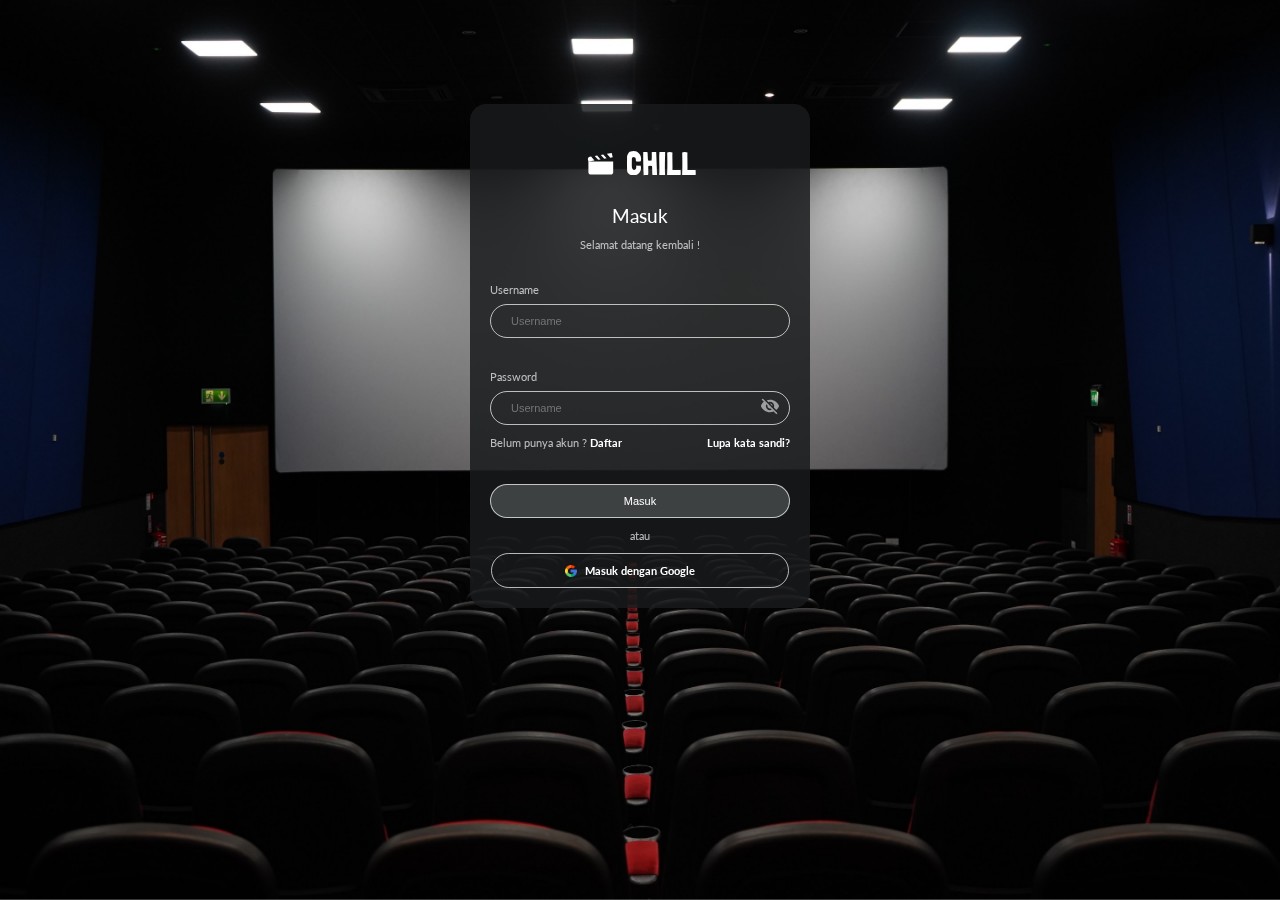
==== index.html @ 6173712f "feat : add login page" ====
<!DOCTYPE html>
<html lang="en">

<head>
    <meta charset="UTF-8">
    <meta name="viewport" content="width=device-width, initial-scale=1.0">
    <title>Chill Film</title>

    <link rel="stylesheet" href="css/style.css">

    <!-- font -->
    <link rel="preconnect" href="https://fonts.googleapis.com">
    <link rel="preconnect" href="https://fonts.gstatic.com" crossorigin>
    <link href="https://fonts.googleapis.com/css2?family=Londrina+Solid:wght@100;300;400;900&display=swap"
        rel="stylesheet">
    <link
        href="https://fonts.googleapis.com/css2?family=Lato:ital,wght@0,100;0,300;0,400;0,700;0,900;1,100;1,300;1,400;1,700;1,900&family=Londrina+Solid:wght@100;300;400;900&display=swap"
        rel="stylesheet">
</head>

<body>
    <div>
        <img class="background-image" src="assets/login/bg.jfif" alt="">
        <div class="container center-box">
            <form action="" method="post">

                <div class="box-logo-header">
                    <svg width="33" height="22" viewBox="0 0 43 37" fill="none" xmlns="http://www.w3.org/2000/svg">
                        <path
                            d="M40.4167 -0.00341797L32.2292 1.42658L37.9375 7.91658L42.0417 7.18325L40.4167 -0.00341797ZM26.1042 2.48992L22 3.20492L27.7292 9.67658L31.8125 8.96158L26.1042 2.48992ZM15.8958 4.24992L11.7917 5.00158L17.5208 11.4732L21.6042 10.7582L15.8958 4.24992ZM5.66665 6.08325L3.62498 6.43158C2.54245 6.62192 1.58999 7.18252 0.976735 7.99029C0.363483 8.79807 0.139566 9.78699 0.35415 10.7399L1.16665 14.3332L11.375 12.5549L5.66665 6.08325ZM1.16665 14.3332V32.6666C1.16665 34.7016 3.04165 36.3333 5.33332 36.3333H38.6667C40.9792 36.3333 42.8333 34.7016 42.8333 32.6666V14.3332H1.16665Z"
                            fill="white" />
                    </svg>
                    <h1>CHILL</h1>
                </div>

                <div class="box-title">
                    <h3>Masuk</h3>
                    <p>Selamat datang kembali !</p>
                </div>

                <div class="form-group">
                    <label for="username">Username</label>
                    <input id="username" class="form-control" type="text" placeholder="Username" required>
                </div>

                <div class="form-group">
                    <label for="password">Password</label>
                    <input id="password" class="form-control" type="password" placeholder="Username" required>

                    <i class="icon">
                        <svg width="20" height="16" viewBox="0 0 20 16" fill="none" xmlns="http://www.w3.org/2000/svg">
                            <path
                                d="M9.8585 5L12.5002 7.63333C12.5002 7.59167 12.5002 7.54167 12.5002 7.5C12.5002 6.83696 12.2368 6.20107 11.7679 5.73223C11.2991 5.26339 10.6632 5 10.0002 5C9.95016 5 9.9085 5 9.8585 5ZM6.27516 5.66667L7.56683 6.95833C7.52516 7.13333 7.50016 7.30833 7.50016 7.5C7.50016 8.16304 7.76356 8.79893 8.2324 9.26777C8.70124 9.73661 9.33712 10 10.0002 10C10.1835 10 10.3668 9.975 10.5418 9.93333L11.8335 11.225C11.2752 11.5 10.6585 11.6667 10.0002 11.6667C8.89509 11.6667 7.83529 11.2277 7.05388 10.4463C6.27248 9.66488 5.8335 8.60507 5.8335 7.5C5.8335 6.84167 6.00016 6.225 6.27516 5.66667ZM1.66683 1.05833L3.56683 2.95833L3.94183 3.33333C2.56683 4.41667 1.4835 5.83333 0.833496 7.5C2.27516 11.1583 5.8335 13.75 10.0002 13.75C11.2918 13.75 12.5252 13.5 13.6502 13.05L14.0085 13.4L16.4418 15.8333L17.5002 14.775L2.72516 0M10.0002 3.33333C11.1052 3.33333 12.165 3.77232 12.9464 4.55372C13.7278 5.33512 14.1668 6.39493 14.1668 7.5C14.1668 8.03333 14.0585 8.55 13.8668 9.01667L16.3085 11.4583C17.5585 10.4167 18.5585 9.05 19.1668 7.5C17.7252 3.84167 14.1668 1.25 10.0002 1.25C8.8335 1.25 7.71683 1.45833 6.66683 1.83333L8.47516 3.625C8.95016 3.44167 9.4585 3.33333 10.0002 3.33333Z"
                                fill="#9D9EA1" />
                        </svg>
                    </i>
                </div>

                <div class="box-account">
                    <p>Belum punya akun ? <a href="">Daftar</a></p>
                    <a href="">Lupa kata sandi?</a>
                </div>

                <div class="box-footer">
                    <button class="btn btn-primary" type="submit" href="">Masuk</button>
                    <p>atau</p>
                    <a class="btn btn-secondary" type="submit" href="">Masuk dengan Google</a>
                    <img src="assets/login/google-icon.png" alt="">
                </div>
            </form>
        </div>
    </div>

</body>

</html>
---- css/style.css ----
:root{
    --default: #D9D9D9;
    --primary: #0F1E93;
    --secondary: #3D4142;
    --focus: #0367DB;
    --dark: #0E2E50;
    --background: #181A1CD6;
}

html, 
body{
    font-family: "Lato", sans-serif;
    font-style: normal;
    overflow-x: hidden!important;
    font-style: normal;
    min-height: 100%;
    margin: 0 auto;
    display: grid;
    color: #FFFFFF;
}

h1{
    font-family: 'Londrina Solid', sans-serif;
    font-weight: 400;
    font-style: normal;

}

h3{
    font-family: "Lato", sans-serif;
    font-style: normal;
    font-weight: 400;
    margin: 0;
}

p{
    font-family: "Lato", sans-serif;
    font-style: normal;
    font-size: 11px;
    color: #ffffffb2;
}

/* -------------------------------------------------------Login------------------------------------------------------- */
.background-image {
    position: fixed; 
    top: 0;
    left: 0;
    width: 100%;
    height: 100%;
    background-size: cover; 
    background-position: center; 
    background-repeat: no-repeat; 
    z-index: -1;
}

.container{
    margin: 20px;
    padding: 10px;
}

.center-box {
    width: 300px;
    max-height: auto;
    background-color: var(--background);
    border: none;
    border-radius: 16px;
    margin-top: 6.5rem;
    padding: 20px;
}

.box-logo-header{
    display: flex;
    flex-direction: row;
    justify-content: center;
    align-items: center;
    text-align: center;
    gap: 1vh;
}

.box-title{
    text-align: center;
}

.form-group {
    position: relative;
    text-align: left;
    margin-top: 2rem;
}

.form-group label {
    display: block;
    margin-bottom: 8px;
    color: #ffffffb2;
    font-size: 11px;
}

.form-group .icon {
    position: absolute; 
    right: 10px; 
    top: 70%; 
    transform: translateY(-50%); 
}

.form-control {
    width: 100%;
    font-size: 11px;
    border: 1px solid #ffffffb2; 
    border-radius: 24px; 
    box-sizing: border-box;
    color: #ffffffb2;
    background-color: transparent;
    padding: 10px 10px 10px 20px; 
}

.form-group input:focus {
    border-color: var(--focus); 
    outline: none;
}

.box-account {
    display: flex;
    flex-direction: row;
    justify-content: space-between;
    align-items: center;
    font-size: 11px;
}

a,
a:hover,
a:active,
a:focus {
  outline: none;
  text-decoration: none;
  color: #FFFFFF;
  font-weight: bold;
}

.box-footer{
    margin-top: 1.5rem;
    display: flex;
    position: relative;
    flex-direction: column;
    justify-content: center;
    align-items: center;
    text-align: center;
    font-size: 11px;

}

.box-footer img{
    width: 12px;
    height: 12px;
    position: absolute; 
    left: 25%; 
    top: 72%; 
    transform: translateY(50%); 
}

button{
    width: 100%;
}

.btn{
    width: 100%;
    font-size: 11px;
    border: 1px solid #ffffffb2; 
    border-radius: 24px; 
    padding: 10px; 
    cursor: pointer;
}

a.btn{
    padding: 10px; 
    width: 92%;
}

.btn-primary{
    background-color: #3D4142;
    color: #FFFFFF;
}

.btn-secondary{
     background-color: transparent;
     color: #FFFFFF;
}

@media only screen and (max-width: 768px){

.background-image {
        background-position: top;
    }

    .container {
        margin: 10px;
        padding: 5px;
    }


    .center-box {
        width:75%; 
        margin-top: 2rem; 
        padding: 35px; 
    }

    .form-group {
        margin-top: 1rem;
    }

    .form-control {
        font-size: 8px; 
        padding: 8px; 
    }

    .box-account, .box-footer {
        font-size: 12px; 
    }

    .btn, a.btn {
        font-size: 8px; 
        padding: 8px;  
    }

    .box-footer img {
        left: 23%; 
        top: 73%;
        width: 10px;
        height: 10px;
    }
    
    .icon {
        width: 8px;
        height: 8px;
        transform: translateY(70%); 
        position: absolute; 
        left: 88%; 
    }
}
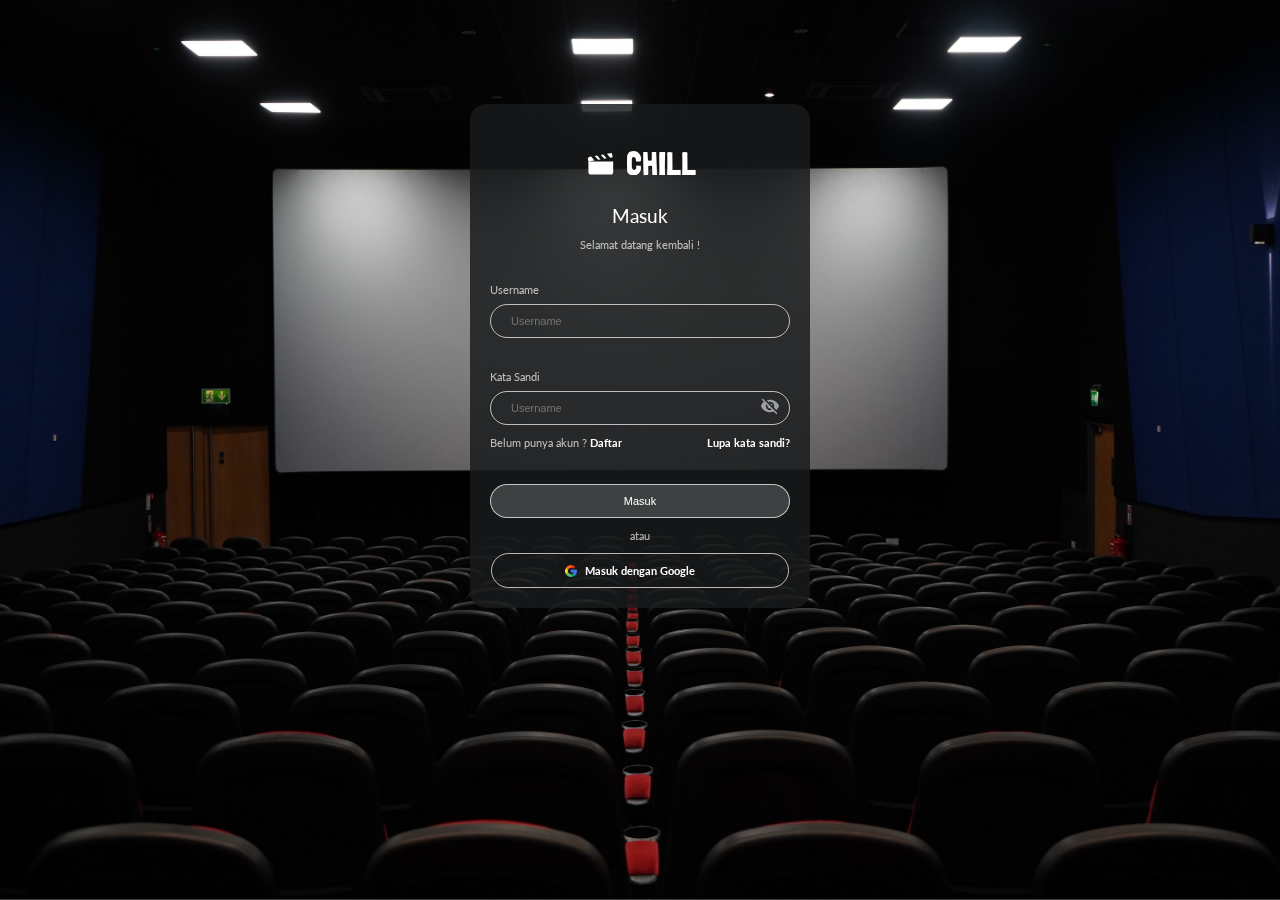
==== commit 3503c05f: "feat: update kata sandi label" ====
--- a/index.html
+++ b/index.html
@@ -44,7 +44,7 @@
                 </div>
 
                 <div class="form-group">
-                    <label for="password">Password</label>
+                    <label for="password">Kata Sandi</label>
                     <input id="password" class="form-control" type="password" placeholder="Username" required>
 
                     <i class="icon">
@@ -57,7 +57,7 @@
                 </div>
 
                 <div class="box-account">
-                    <p>Belum punya akun ? <a href="">Daftar</a></p>
+                    <p>Belum punya akun ? <a href="register.html">Daftar</a></p>
                     <a href="">Lupa kata sandi?</a>
                 </div>
 
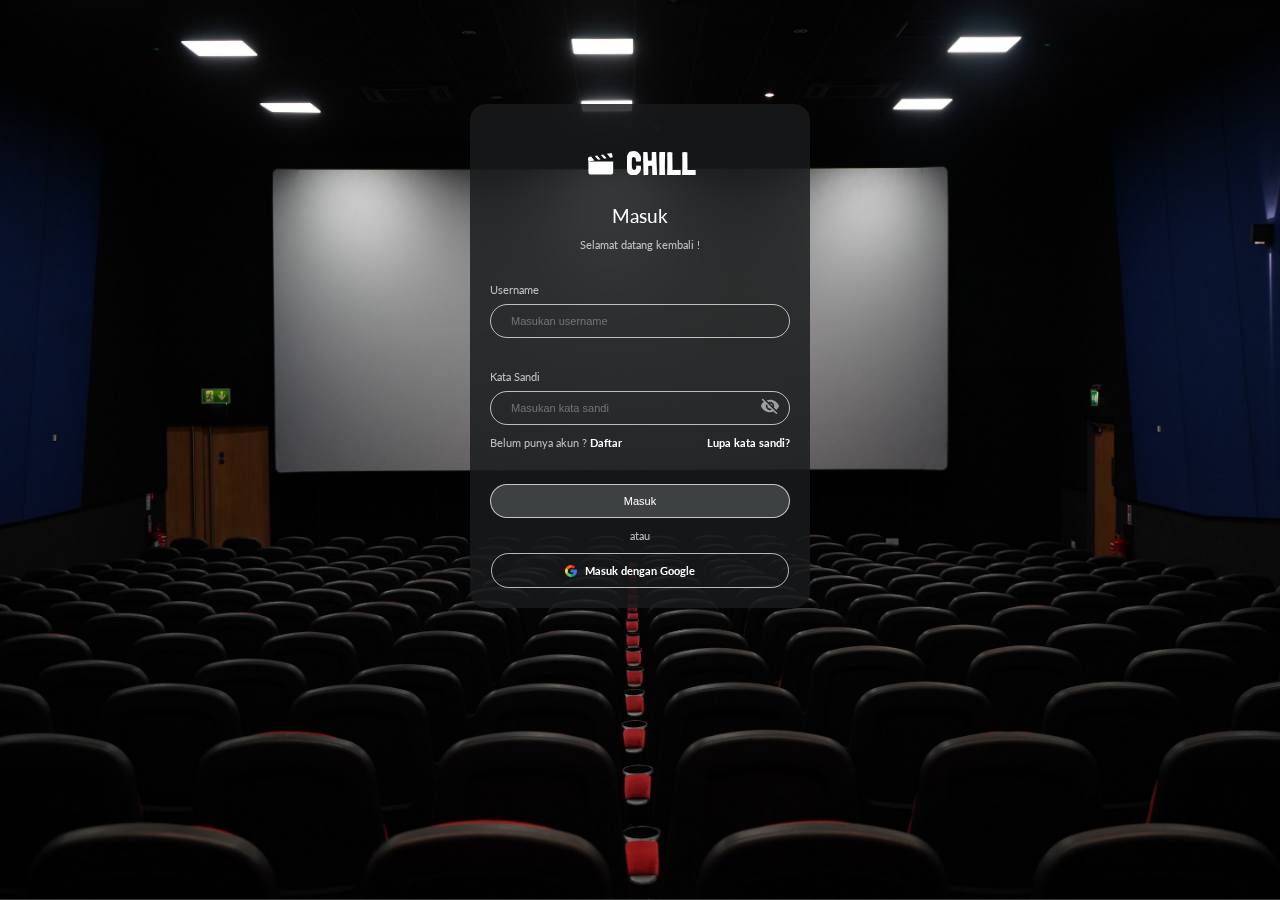
==== commit 2450a984: "feat: update username and password placeholder input" ====
--- a/index.html
+++ b/index.html
@@ -40,12 +40,12 @@
 
                 <div class="form-group">
                     <label for="username">Username</label>
-                    <input id="username" class="form-control" type="text" placeholder="Username" required>
+                    <input id="username" class="form-control" type="text" placeholder="Masukan username" required>
                 </div>
 
                 <div class="form-group">
                     <label for="password">Kata Sandi</label>
-                    <input id="password" class="form-control" type="password" placeholder="Username" required>
+                    <input id="password" class="form-control" type="password" placeholder="Masukan kata sandi" required>
 
                     <i class="icon">
                         <svg width="20" height="16" viewBox="0 0 20 16" fill="none" xmlns="http://www.w3.org/2000/svg">
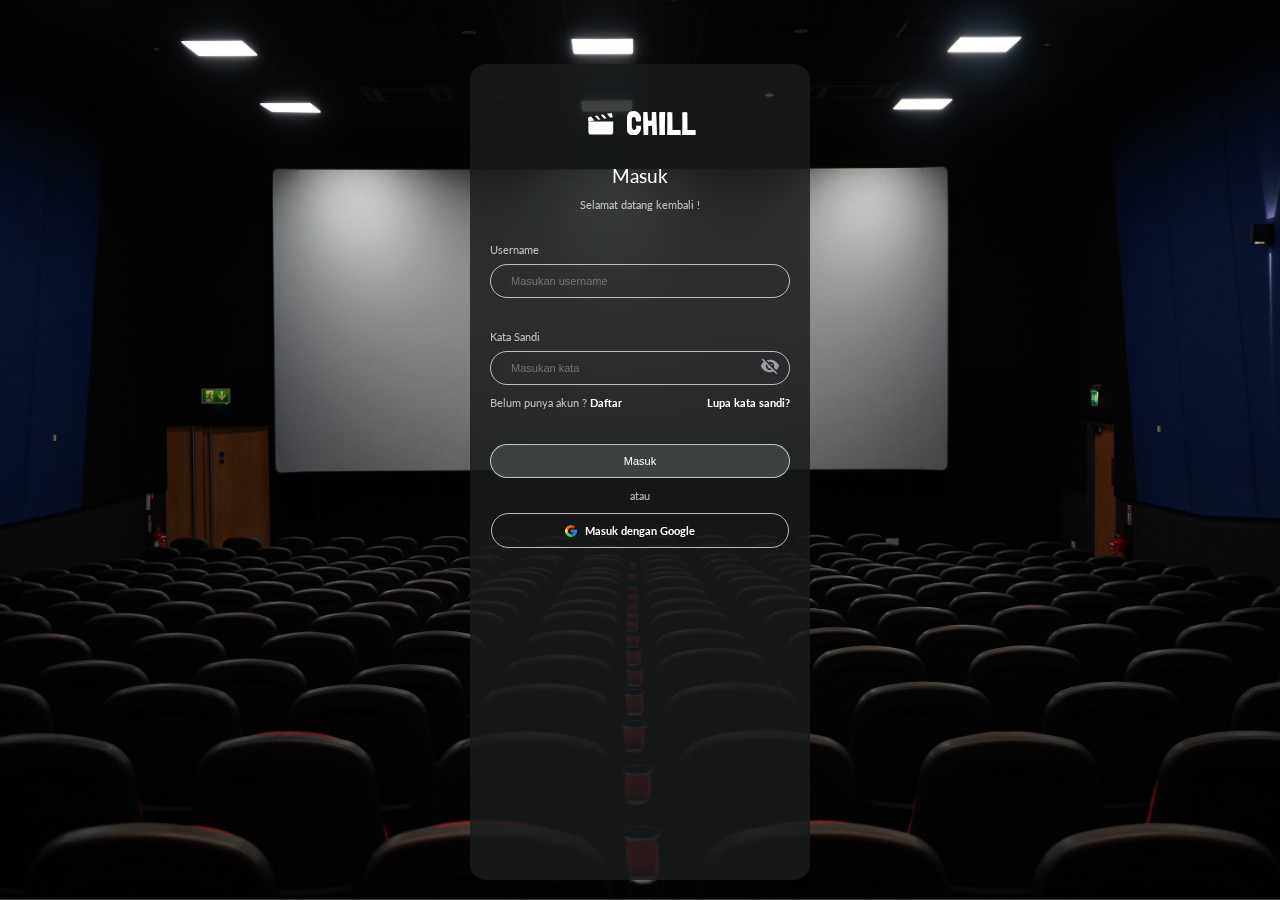
==== commit 27ad77e2: "feat: update class body" ====
--- a/index.html
+++ b/index.html
@@ -18,57 +18,56 @@
         rel="stylesheet">
 </head>
 
-<body>
-    <div>
-        <img class="background-image" src="assets/login/bg.jfif" alt="">
-        <div class="container center-box">
-            <form action="" method="post">
+<body class="body-grid">
 
-                <div class="box-logo-header">
-                    <svg width="33" height="22" viewBox="0 0 43 37" fill="none" xmlns="http://www.w3.org/2000/svg">
+    <img class="background-image" src="assets/login/bg.jfif" alt="">
+    <div class="container center-box">
+        <form action="" method="post">
+
+            <div class="box-logo-header">
+                <svg width="33" height="22" viewBox="0 0 43 37" fill="none" xmlns="http://www.w3.org/2000/svg">
+                    <path
+                        d="M40.4167 -0.00341797L32.2292 1.42658L37.9375 7.91658L42.0417 7.18325L40.4167 -0.00341797ZM26.1042 2.48992L22 3.20492L27.7292 9.67658L31.8125 8.96158L26.1042 2.48992ZM15.8958 4.24992L11.7917 5.00158L17.5208 11.4732L21.6042 10.7582L15.8958 4.24992ZM5.66665 6.08325L3.62498 6.43158C2.54245 6.62192 1.58999 7.18252 0.976735 7.99029C0.363483 8.79807 0.139566 9.78699 0.35415 10.7399L1.16665 14.3332L11.375 12.5549L5.66665 6.08325ZM1.16665 14.3332V32.6666C1.16665 34.7016 3.04165 36.3333 5.33332 36.3333H38.6667C40.9792 36.3333 42.8333 34.7016 42.8333 32.6666V14.3332H1.16665Z"
+                        fill="white" />
+                </svg>
+                <h1>CHILL</h1>
+            </div>
+
+            <div class="box-title">
+                <h3>Masuk</h3>
+                <p>Selamat datang kembali !</p>
+            </div>
+
+            <div class="form-group">
+                <label for="username">Username</label>
+                <input id="username" class="form-control" type="text" placeholder="Masukan username" required>
+            </div>
+
+            <div class="form-group">
+                <label for="password">Kata Sandi</label>
+                <input id="password" class="form-control" type="password" placeholder="Masukan kata" required>
+
+                <i class="icon">
+                    <svg width="20" height="16" viewBox="0 0 20 16" fill="none" xmlns="http://www.w3.org/2000/svg">
                         <path
-                            d="M40.4167 -0.00341797L32.2292 1.42658L37.9375 7.91658L42.0417 7.18325L40.4167 -0.00341797ZM26.1042 2.48992L22 3.20492L27.7292 9.67658L31.8125 8.96158L26.1042 2.48992ZM15.8958 4.24992L11.7917 5.00158L17.5208 11.4732L21.6042 10.7582L15.8958 4.24992ZM5.66665 6.08325L3.62498 6.43158C2.54245 6.62192 1.58999 7.18252 0.976735 7.99029C0.363483 8.79807 0.139566 9.78699 0.35415 10.7399L1.16665 14.3332L11.375 12.5549L5.66665 6.08325ZM1.16665 14.3332V32.6666C1.16665 34.7016 3.04165 36.3333 5.33332 36.3333H38.6667C40.9792 36.3333 42.8333 34.7016 42.8333 32.6666V14.3332H1.16665Z"
-                            fill="white" />
+                            d="M9.8585 5L12.5002 7.63333C12.5002 7.59167 12.5002 7.54167 12.5002 7.5C12.5002 6.83696 12.2368 6.20107 11.7679 5.73223C11.2991 5.26339 10.6632 5 10.0002 5C9.95016 5 9.9085 5 9.8585 5ZM6.27516 5.66667L7.56683 6.95833C7.52516 7.13333 7.50016 7.30833 7.50016 7.5C7.50016 8.16304 7.76356 8.79893 8.2324 9.26777C8.70124 9.73661 9.33712 10 10.0002 10C10.1835 10 10.3668 9.975 10.5418 9.93333L11.8335 11.225C11.2752 11.5 10.6585 11.6667 10.0002 11.6667C8.89509 11.6667 7.83529 11.2277 7.05388 10.4463C6.27248 9.66488 5.8335 8.60507 5.8335 7.5C5.8335 6.84167 6.00016 6.225 6.27516 5.66667ZM1.66683 1.05833L3.56683 2.95833L3.94183 3.33333C2.56683 4.41667 1.4835 5.83333 0.833496 7.5C2.27516 11.1583 5.8335 13.75 10.0002 13.75C11.2918 13.75 12.5252 13.5 13.6502 13.05L14.0085 13.4L16.4418 15.8333L17.5002 14.775L2.72516 0M10.0002 3.33333C11.1052 3.33333 12.165 3.77232 12.9464 4.55372C13.7278 5.33512 14.1668 6.39493 14.1668 7.5C14.1668 8.03333 14.0585 8.55 13.8668 9.01667L16.3085 11.4583C17.5585 10.4167 18.5585 9.05 19.1668 7.5C17.7252 3.84167 14.1668 1.25 10.0002 1.25C8.8335 1.25 7.71683 1.45833 6.66683 1.83333L8.47516 3.625C8.95016 3.44167 9.4585 3.33333 10.0002 3.33333Z"
+                            fill="#9D9EA1" />
                     </svg>
-                    <h1>CHILL</h1>
-                </div>
+                </i>
+            </div>
 
-                <div class="box-title">
-                    <h3>Masuk</h3>
-                    <p>Selamat datang kembali !</p>
-                </div>
+            <div class="box-account">
+                <p>Belum punya akun ? <a href="register.html">Daftar</a></p>
+                <a href="">Lupa kata sandi?</a>
+            </div>
 
-                <div class="form-group">
-                    <label for="username">Username</label>
-                    <input id="username" class="form-control" type="text" placeholder="Masukan username" required>
-                </div>
-
-                <div class="form-group">
-                    <label for="password">Kata Sandi</label>
-                    <input id="password" class="form-control" type="password" placeholder="Masukan kata sandi" required>
-
-                    <i class="icon">
-                        <svg width="20" height="16" viewBox="0 0 20 16" fill="none" xmlns="http://www.w3.org/2000/svg">
-                            <path
-                                d="M9.8585 5L12.5002 7.63333C12.5002 7.59167 12.5002 7.54167 12.5002 7.5C12.5002 6.83696 12.2368 6.20107 11.7679 5.73223C11.2991 5.26339 10.6632 5 10.0002 5C9.95016 5 9.9085 5 9.8585 5ZM6.27516 5.66667L7.56683 6.95833C7.52516 7.13333 7.50016 7.30833 7.50016 7.5C7.50016 8.16304 7.76356 8.79893 8.2324 9.26777C8.70124 9.73661 9.33712 10 10.0002 10C10.1835 10 10.3668 9.975 10.5418 9.93333L11.8335 11.225C11.2752 11.5 10.6585 11.6667 10.0002 11.6667C8.89509 11.6667 7.83529 11.2277 7.05388 10.4463C6.27248 9.66488 5.8335 8.60507 5.8335 7.5C5.8335 6.84167 6.00016 6.225 6.27516 5.66667ZM1.66683 1.05833L3.56683 2.95833L3.94183 3.33333C2.56683 4.41667 1.4835 5.83333 0.833496 7.5C2.27516 11.1583 5.8335 13.75 10.0002 13.75C11.2918 13.75 12.5252 13.5 13.6502 13.05L14.0085 13.4L16.4418 15.8333L17.5002 14.775L2.72516 0M10.0002 3.33333C11.1052 3.33333 12.165 3.77232 12.9464 4.55372C13.7278 5.33512 14.1668 6.39493 14.1668 7.5C14.1668 8.03333 14.0585 8.55 13.8668 9.01667L16.3085 11.4583C17.5585 10.4167 18.5585 9.05 19.1668 7.5C17.7252 3.84167 14.1668 1.25 10.0002 1.25C8.8335 1.25 7.71683 1.45833 6.66683 1.83333L8.47516 3.625C8.95016 3.44167 9.4585 3.33333 10.0002 3.33333Z"
-                                fill="#9D9EA1" />
-                        </svg>
-                    </i>
-                </div>
-
-                <div class="box-account">
-                    <p>Belum punya akun ? <a href="register.html">Daftar</a></p>
-                    <a href="">Lupa kata sandi?</a>
-                </div>
-
-                <div class="box-footer">
-                    <button class="btn btn-primary" type="submit" href="">Masuk</button>
-                    <p>atau</p>
-                    <a class="btn btn-secondary" type="submit" href="">Masuk dengan Google</a>
-                    <img src="assets/login/google-icon.png" alt="">
-                </div>
-            </form>
-        </div>
+            <div class="box-footer">
+                <button class="btn btn-primary" type="submit" href="">Masuk</button>
+                <p>atau</p>
+                <a class="btn btn-secondary" type="submit" href="">Masuk dengan Google</a>
+                <img src="assets/login/google-icon.png" alt="">
+            </div>
+        </form>
     </div>
 
 </body>
--- a/css/style.css
+++ b/css/style.css
@@ -11,7 +11,6 @@
 body{
     font-family: "Lato", sans-serif;
     font-style: normal;
-    overflow-x: hidden!important;
     font-style: normal;
     min-height: 100%;
     margin: 0 auto;
@@ -40,7 +39,7 @@
     color: #ffffffb2;
 }
 
-/* -------------------------------------------------------Login------------------------------------------------------- */
+/* ----------------------------------------------Login & Register------------------------------------------------------- */
 .background-image {
     position: fixed; 
     top: 0;
@@ -64,7 +63,7 @@
     background-color: var(--background);
     border: none;
     border-radius: 16px;
-    margin-top: 6.5rem;
+    margin-top: 4rem;
     padding: 20px;
 }
 
@@ -195,9 +194,7 @@
         padding: 5px;
     }
 
-
     .center-box {
-        width:75%; 
         margin-top: 2rem; 
         padding: 35px; 
     }
@@ -234,4 +231,12 @@
         position: absolute; 
         left: 88%; 
     }
-}
+
+/* ----------------------------------------------Beranda------------------------------------------------------- */
+.bg-beranda{
+
+    background-color: black;
+    min-height: 100%;
+}
+
+}
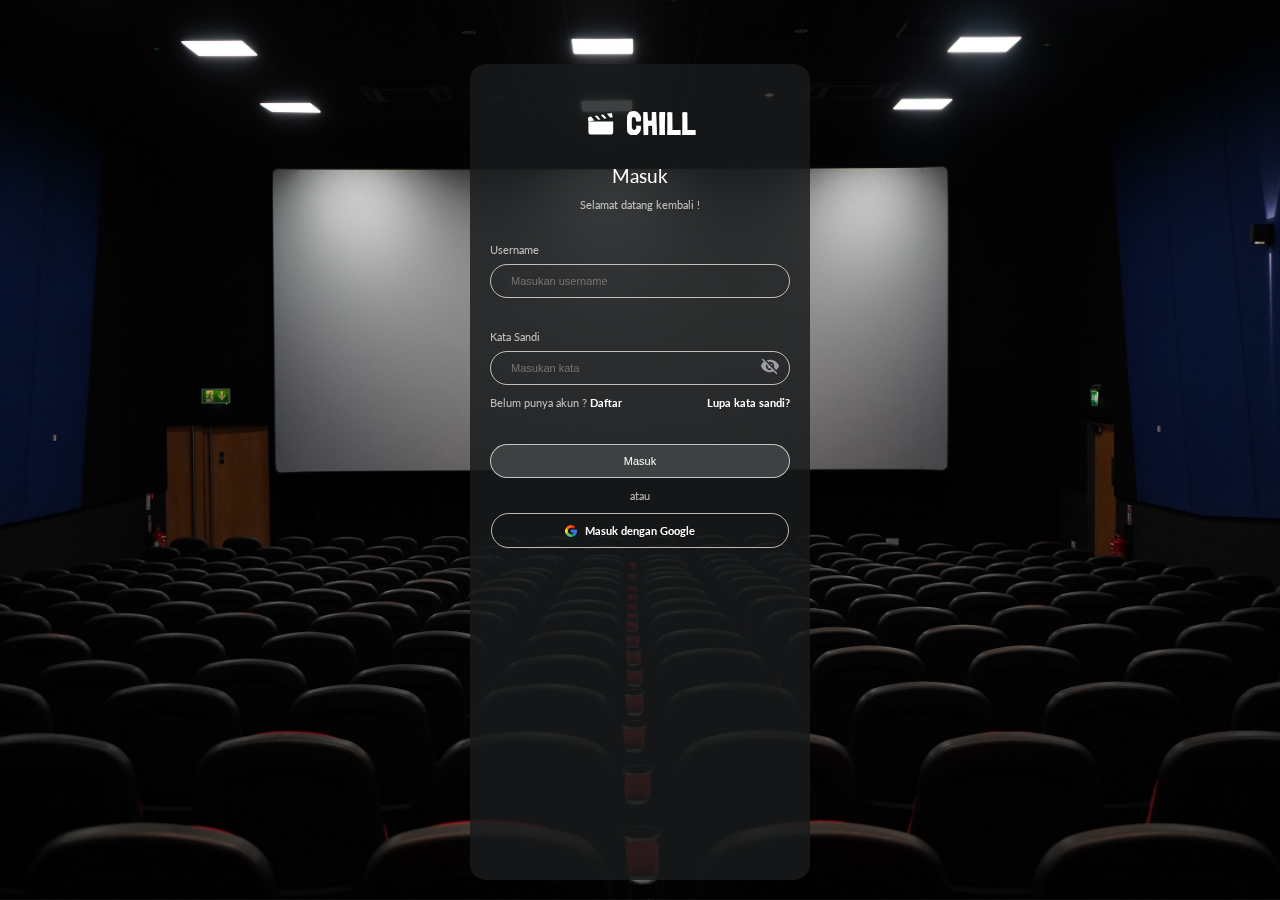
==== commit 98ceaf54: "feat: add link to beranda page" ====
--- a/index.html
+++ b/index.html
@@ -22,7 +22,7 @@
 
     <img class="background-image" src="assets/login/bg.jfif" alt="">
     <div class="container center-box">
-        <form action="" method="post">
+        <form action="beranda.html" method="post">
 
             <div class="box-logo-header">
                 <svg width="33" height="22" viewBox="0 0 43 37" fill="none" xmlns="http://www.w3.org/2000/svg">
--- a/css/style.css
+++ b/css/style.css
@@ -7,14 +7,15 @@
     --background: #181A1CD6;
 }
 
-html, 
-body{
-    font-family: "Lato", sans-serif;
-    font-style: normal;
-    font-style: normal;
+html,
+body.body-grid {
+    font-family: "Lato", sans-serif;
+    font-style: normal;
+    font-style: normal;
+    display: grid;
     min-height: 100%;
+    min-width: auto;
     margin: 0 auto;
-    display: grid;
     color: #FFFFFF;
 }
 
@@ -183,6 +184,19 @@
      color: #FFFFFF;
 }
 
+/* ----------------------------------------------Beranda------------------------------------------------------- */
+html,
+body.no-grid{
+    font-family: "Lato", sans-serif;
+    font-style: normal;
+    font-style: normal;
+    min-height: 100%;
+    min-width: auto;
+    margin: 0 auto;
+    background-color: var(--background);
+}
+
+/* ----------------------------------------------Mobile------------------------------------------------------- */
 @media only screen and (max-width: 768px){
 
 .background-image {
@@ -232,11 +246,6 @@
         left: 88%; 
     }
 
-/* ----------------------------------------------Beranda------------------------------------------------------- */
-.bg-beranda{
-
-    background-color: black;
-    min-height: 100%;
-}
-
-}
+
+
+}
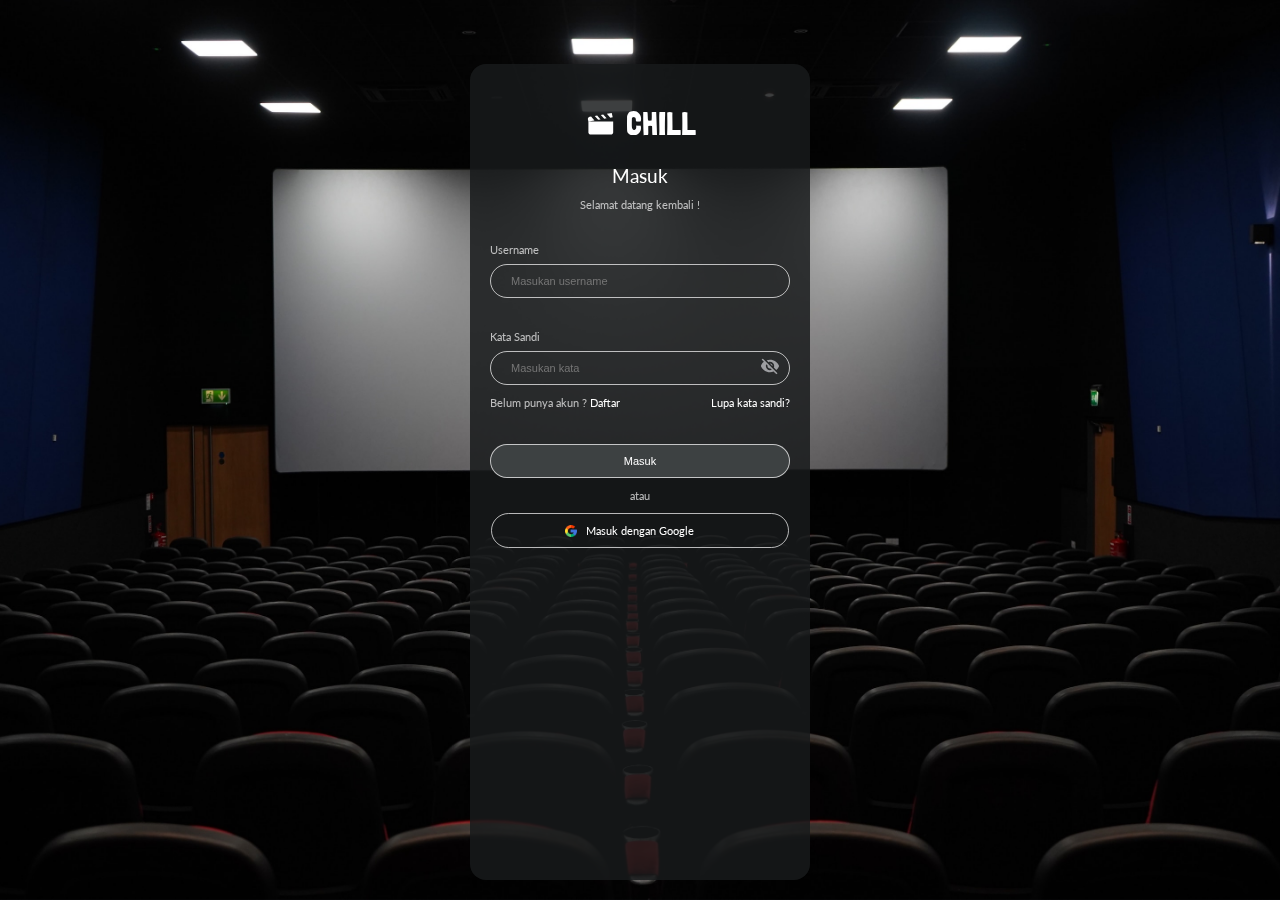
==== commit f882d027: "feat: update content" ====
--- a/index.html
+++ b/index.html
@@ -20,7 +20,7 @@
 
 <body class="body-grid">
 
-    <img class="background-image" src="assets/login/bg.jfif" alt="">
+    <img class="background-image" src="images/login/bg.jfif" alt="">
     <div class="container center-box">
         <form action="beranda.html" method="post">
 
@@ -65,7 +65,7 @@
                 <button class="btn btn-primary" type="submit" href="">Masuk</button>
                 <p>atau</p>
                 <a class="btn btn-secondary" type="submit" href="">Masuk dengan Google</a>
-                <img src="assets/login/google-icon.png" alt="">
+                <img src="images/login/google-icon.png" alt="">
             </div>
         </form>
     </div>
--- a/css/style.css
+++ b/css/style.css
@@ -4,7 +4,7 @@
     --secondary: #3D4142;
     --focus: #0367DB;
     --dark: #0E2E50;
-    --background: #181A1CD6;
+    --background: #181A1C;
 }
 
 html,
@@ -60,8 +60,7 @@
 
 .center-box {
     width: 300px;
-    max-height: auto;
-    background-color: var(--background);
+    background-color: #181A1CD6;
     border: none;
     border-radius: 16px;
     margin-top: 4rem;
@@ -126,13 +125,11 @@
 }
 
 a,
-a:hover,
 a:active,
 a:focus {
   outline: none;
   text-decoration: none;
   color: #FFFFFF;
-  font-weight: bold;
 }
 
 .box-footer{
@@ -144,7 +141,6 @@
     align-items: center;
     text-align: center;
     font-size: 11px;
-
 }
 
 .box-footer img{
@@ -196,9 +192,433 @@
     background-color: var(--background);
 }
 
-/* ----------------------------------------------Mobile------------------------------------------------------- */
+.nav-header{
+    display: flex;
+    flex-direction: row;
+    justify-content: space-between;
+    align-items: center;
+}
+
+.nav-left{
+    display: flex;
+    flex-direction: row;
+    align-items: center;
+    justify-content: center;
+    gap: 3rem;
+}
+
+.nav-left a{
+    font-family: "Lato", sans-serif;
+    font-size: 18px;
+    font-weight: 500;
+}
+
+.nav-left h1{
+    font-family: 'Londrina Solid', sans-serif;
+    font-weight: 400;
+    font-size: 32px;
+    align-items: center;
+}
+
+.nav-left a:hover{
+    color: #0367DB;
+}
+
+.nav-right{
+    display: flex;
+    flex-direction: row;
+    justify-content: center;
+    align-items: center;
+    font-size: 14px;
+    gap: 1rem;
+    margin-right: 3rem;
+}
+
+.logo{
+    display: flex;
+    flex-direction: row;
+    justify-content: center;
+    align-items: center;
+    margin-left: 3.5rem;
+    gap: 0.5rem;
+}
+
+.dropdown {
+    position: relative;
+    display: inline-block;
+}
+
+.dropbtn {
+    border: none;
+    cursor: pointer;
+    display: flex;
+    gap: 1rem;
+}
+
+.dropdown-content {
+    display: none;
+    position: absolute;
+    left: -50%; 
+    bottom: -345%; 
+    background-color: var(--background);
+    min-width: 135px;
+    padding: 0px, 0px, 0px, 0px;
+    z-index: 1;
+}
+
+.drop-content{
+    width: auto;
+    margin-left: -20%;
+}
+
+.dropdown-content a {
+    color: #FFFFFF;
+    padding: 12px 16px;
+    text-decoration: none;
+    display: block;
+    text-align: left;
+}
+
+.dropdown-content a:hover {
+    color: var(--primary);
+}
+
+.icon-svg:hover path {
+    fill: var(--primary);
+}
+
+.dropdown:hover .dropdown-content {
+    display: block;
+}
+
+.section-hero{
+    width: 100%;
+    height: 55vh;
+}
+
+.image-section-hero{
+    position: absolute;
+    left: 0;
+    overflow: hidden;
+    width: 100%;
+    z-index: -1; 
+}
+
+.content-1 {
+    position: absolute;
+    bottom: 30%; 
+    left: 5%;
+    font-weight: 300;
+    color: white; 
+    width: 59%;
+    z-index: 2; 
+    margin-bottom: 3rem;
+}
+
+.content-1 p{
+    margin: 1px;
+    font-size: 18px;
+}
+
+.content-1 h1{
+    font-family: "Lato", sans-serif;
+    font-weight: 700;
+    font-size: 48px;
+}
+
+.content-footer-1{
+    position: absolute;
+    display: flex;
+    justify-content: space-between;
+    bottom: 10rem; 
+    left: 5%;
+    font-weight: 300;
+    color: white; 
+    width: 90%;
+    z-index: 2; 
+}
+
+.content-footer-left{
+    display: flex;
+    flex-direction: row;
+    height: 5vh;
+    font-size: 16px;
+    font-weight: 700;
+}
+
+.btn-footer-start{
+    background-color: var(--primary);
+    display: flex;
+    align-items: center;
+    justify-content: center;
+    width: 93px;
+    font-size: 11px;
+    border: 1px solid #0F1E93; 
+    border-radius: 48px; 
+    padding: 10px, 26px, 10px, 26px; 
+    cursor: pointer;
+    margin-right: 1rem;
+}
+
+.btn-footer-start:hover{
+    background-color: #0367DB;
+}
+
+.btn-footer-more{
+    background-color: #22282A;   
+    border: 1px solid #22282A; 
+    display: flex;
+    align-items: center; 
+    justify-content: center; 
+    padding: 10px 20px;
+    font-size: 11px;
+    width: 100px;
+    color: white;
+    border: none;
+    border-radius: 48px;
+    cursor: pointer;
+    margin-right: 1rem;
+}
+
+.btn-footer-more:hover{
+    background-color: #3A3541AD;
+}
+
+.icon-info{
+    margin-right: 8px;
+}
+
+.section-small-poster{
+    width: 95%;
+    height: 30vh;
+    padding: 2rem;
+    margin-top: 8rem;
+    font-family: "Lato", sans-serif;
+}
+
+.section-medium-poster{
+    padding: 2rem;
+}
+
+.section-small-poster h2{
+    font-size: 32px;
+    font-weight: 700;
+}
+
+.section-title{
+    padding: 2rem;
+}
+
+.section-title h3{
+    font-family: "Lato", sans-serif;
+    font-size: 32px;
+    font-weight: 700;
+}
+
+
+.content-poster{
+    position: relative;
+    display: grid;
+    gap: 1rem;
+    margin: 0;
+    width: 100%;
+}
+
+.box-content{
+    margin-left: 2rem;
+    display: flex;
+    flex-direction: row;
+}
+
+.image-content{
+    z-index: -1;
+    margin-right: 1rem;
+}
+
+.label-new-episode{
+    position: absolute;
+    display: flex;
+    justify-content: center;
+    align-items: center;
+    width: 104px;
+    height: 28px;
+    text-align: center;
+    font-size: 14px;
+    font-weight: 700;
+    font-family: "Lato", sans-serif;
+    background-color: var(--primary);
+    border-radius: 24px;
+    margin-left: 0.5rem;
+    margin-top: 1rem;
+}
+
+.label-top-ten{
+    position: absolute;
+    display: flex;
+    justify-content: center;
+    align-items: center;
+    margin-left: 11rem;
+    width: 31px;
+    height: 48px;
+    text-align: center;
+    font-size: 14px;
+    font-weight: 400;
+    font-family: "Lato", sans-serif;
+    background-color:#B71F1D;
+    border-radius: 0px, 4px, 0px, 4px; 
+}
+
+.icon-left{
+    top: 5px;
+    left: 11px;
+    transform: translateY(100%); 
+    position: absolute; 
+    z-index: 1;
+    margin: 0;
+}
+
+.icon-right{
+    top: 5px;
+    right: 11px;
+    transform: translateY(100%); 
+    position: absolute; 
+    z-index: 1;
+    margin: 0;
+}
+
+.icon-left-medium{
+    top: 30%;
+    left: 11px;
+    transform: translateY(100%); 
+    position: absolute; 
+    z-index: 1;
+    margin: 0;
+}
+
+.icon-right-medium{
+    top: 30%;
+    right: 11px;
+    transform: translateY(100%); 
+    position: absolute; 
+    z-index: 1;
+    margin: 0;
+}
+
+.image-footer{
+    width: 22%;
+    position: absolute; 
+    display: flex;
+    justify-content: space-between;
+    bottom: 0.1rem;
+}
+
+.image-footer p{
+    font-size: 18px;
+    font-weight: 700;
+}
+
+.image-footer-left{
+    display: flex;
+    flex-direction: row; 
+    margin-left: 0.5rem;
+}
+
+.image-footer-right{
+    display: flex;
+    flex-direction: row; 
+    margin-right: 0.5rem;
+}
+
+.icon-footer-right{
+    display: flex;
+    align-items: center;
+    margin-right: 0.5rem;
+}
+
+footer{
+    border-top: 1px solid #E7E3FC3B;
+    margin-top: 6rem;
+}
+
+
+.footer-content{
+    gap: 2rem;
+    padding: 4rem
+}
+
+.box-footer-content{
+    display: grid;
+    grid-template-columns: 2fr 3fr 1fr;
+    box-sizing: border-box;
+    width: 100%;
+    gap: 2rem;
+}
+
+.footer-content h1, img{
+    font-family: 'Londrina Solid', sans-serif;
+    font-weight: 400;
+    font-size: 50px;
+    margin: 0;
+    padding: 0;
+}
+
+.content-left{
+    width: auto;
+}
+
+.content-left p{
+    font-family: "Poppins", sans-serif;
+    font-weight: 400;
+    font-size: 16px;
+}
+
+.content-center{
+    width: auto;
+}
+
+.content-title{
+    width: auto;
+    display: grid;
+    grid-template-columns: repeat(4, 1fr);
+}
+
+.text-title{
+    font-family: "Lato", sans-serif;
+    font-size: 16px;
+    font-weight: 700;
+}
+
+.content-data{
+    width: auto;
+    display: grid;
+    grid-template-columns: repeat(4, 1fr);
+    row-gap: 50px;
+}
+
+.item{
+    text-align: left;
+}
+
+.item p:hover{
+    color: #0367DB;
+}
+
+.content-right{
+    width: auto;
+}
+
+.content-item{
+    display: flex;
+    flex-direction: row;
+    gap: 1rem;
+    margin: 0;
+}
+
+
+/* ------------------------------------------Responsive Mobile------------------------------------------------------- */
 @media only screen and (max-width: 768px){
 
+/* ---------------------------------------------Login & Register--------------------------------------------------------     */
 .background-image {
         background-position: top;
     }
@@ -246,6 +666,178 @@
         left: 88%; 
     }
 
-
-
-}
+/* ------------------------------------------------------------Beranda----------------------------------------------------- */
+
+.nav-header{
+    width: 35%;
+}
+
+.nav-left{
+    gap: 1rem;
+}
+
+.logo{
+    margin-left: 1rem;
+}
+
+.logo img{
+    width: 50%;
+}
+
+.nav-left a{
+    font-family: "Lato", sans-serif;
+    font-size: 10px;
+    font-weight: 500;
+}
+
+.nav-left h1{
+    display: none;
+}
+
+.dropbtn img{
+    width: 50%;
+}
+
+.dropdown-content {
+    display: none;
+    position: absolute;
+    left: -150%;
+    bottom: -640%;
+    background-color: var(--background);
+    min-width: 80px;
+    padding: 0px, 0px, 0px, 0px;
+    z-index: 1;
+}
+
+.drop-content {
+    width: auto;
+    margin-left: -30%;
+}
+
+.drop-content a{
+    font-size: 10px;
+    font-weight: 500;
+}
+
+.drop-content svg{
+    width: 10%;
+}
+
+.section-hero{
+    padding: 0.5rem;
+}
+
+.image-section-hero{
+    overflow: hidden;
+    width: 100%;
+
+}
+
+.content-poster{
+    overflow: hidden;
+}
+
+.content-1{
+    width: 80%;
+    bottom: 70%;
+}
+
+.content-1 h1{
+    font-size: 24px;
+    font-weight: 700;
+}
+
+.content-1 p{
+    font-size: 8px;
+    font-weight: 500;
+}
+
+.content-footer-1 {
+    bottom: 68%;
+    width: 85%;
+}
+
+.content-footer-1 a{
+    font-size: 8px;
+}
+
+.btn-footer-start{
+    width: 60px;
+    height: 20px;
+    margin-right: 0.5rem;
+}
+
+.btn-footer-more{
+    width: 60px;
+    height: 3px;
+}
+
+.btn-footer-more img{
+    width: 8px;
+    height: 8px;
+}
+
+.icon-18{
+    width: 24px;
+    height: 24px;
+}
+
+.icon-volume{
+    width: 24px;
+    height: 24px;
+}
+
+.section-small-poster{
+    margin-top: -14rem;
+    padding: 0;
+    margin-left: -1rem;
+    margin-bottom: 4rem;
+}
+
+.section-medium-poster{
+    padding: 0;
+    margin-left: -1rem;
+}
+
+.image-footer p{
+    font-size: 14px;
+}
+
+.section-title h3{
+    font-size: 20px;
+    font-weight: 700;
+}
+
+.box-content{
+    width: 50%;
+}
+
+.icon-left{
+    display: none;
+}
+
+.icon-right{
+    display: none;
+}
+
+.icon-left-medium{
+    display: none;
+}
+
+.icon-right-medium{
+    display: none;
+}
+
+.item{
+    display: none;
+}
+
+.box-footer-content {
+    display: grid;
+    grid-template-columns: 2fr 3fr 1fr;
+    box-sizing: border-box;
+    width: 100%;
+    gap: 2rem;
+}
+
+}
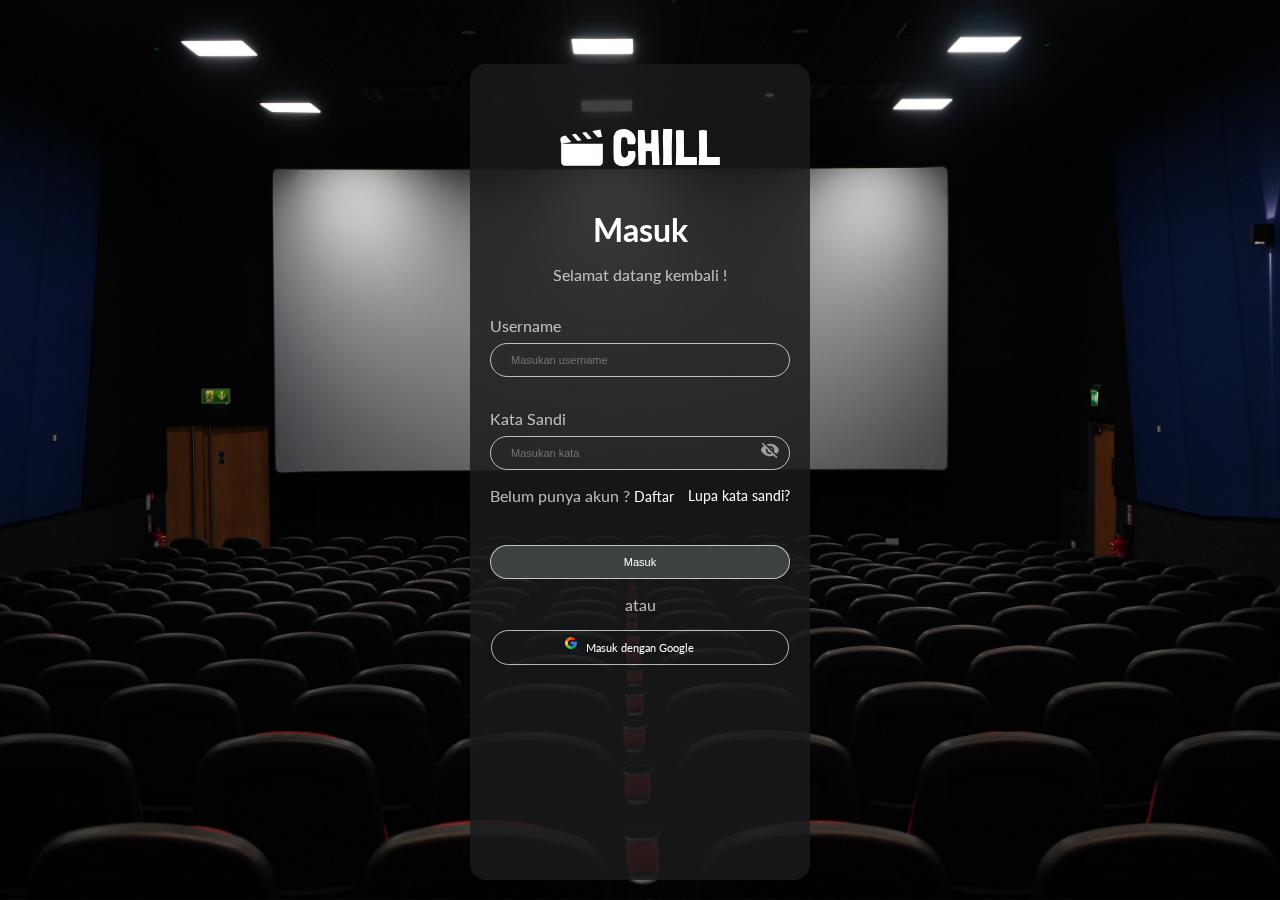
==== commit a5aac49d: "feat: update content" ====
--- a/index.html
+++ b/index.html
@@ -25,11 +25,7 @@
         <form action="beranda.html" method="post">
 
             <div class="box-logo-header">
-                <svg width="33" height="22" viewBox="0 0 43 37" fill="none" xmlns="http://www.w3.org/2000/svg">
-                    <path
-                        d="M40.4167 -0.00341797L32.2292 1.42658L37.9375 7.91658L42.0417 7.18325L40.4167 -0.00341797ZM26.1042 2.48992L22 3.20492L27.7292 9.67658L31.8125 8.96158L26.1042 2.48992ZM15.8958 4.24992L11.7917 5.00158L17.5208 11.4732L21.6042 10.7582L15.8958 4.24992ZM5.66665 6.08325L3.62498 6.43158C2.54245 6.62192 1.58999 7.18252 0.976735 7.99029C0.363483 8.79807 0.139566 9.78699 0.35415 10.7399L1.16665 14.3332L11.375 12.5549L5.66665 6.08325ZM1.16665 14.3332V32.6666C1.16665 34.7016 3.04165 36.3333 5.33332 36.3333H38.6667C40.9792 36.3333 42.8333 34.7016 42.8333 32.6666V14.3332H1.16665Z"
-                        fill="white" />
-                </svg>
+                <img src="images/login/logo.svg" alt="images">
                 <h1>CHILL</h1>
             </div>
 
@@ -48,11 +44,7 @@
                 <input id="password" class="form-control" type="password" placeholder="Masukan kata" required>
 
                 <i class="icon">
-                    <svg width="20" height="16" viewBox="0 0 20 16" fill="none" xmlns="http://www.w3.org/2000/svg">
-                        <path
-                            d="M9.8585 5L12.5002 7.63333C12.5002 7.59167 12.5002 7.54167 12.5002 7.5C12.5002 6.83696 12.2368 6.20107 11.7679 5.73223C11.2991 5.26339 10.6632 5 10.0002 5C9.95016 5 9.9085 5 9.8585 5ZM6.27516 5.66667L7.56683 6.95833C7.52516 7.13333 7.50016 7.30833 7.50016 7.5C7.50016 8.16304 7.76356 8.79893 8.2324 9.26777C8.70124 9.73661 9.33712 10 10.0002 10C10.1835 10 10.3668 9.975 10.5418 9.93333L11.8335 11.225C11.2752 11.5 10.6585 11.6667 10.0002 11.6667C8.89509 11.6667 7.83529 11.2277 7.05388 10.4463C6.27248 9.66488 5.8335 8.60507 5.8335 7.5C5.8335 6.84167 6.00016 6.225 6.27516 5.66667ZM1.66683 1.05833L3.56683 2.95833L3.94183 3.33333C2.56683 4.41667 1.4835 5.83333 0.833496 7.5C2.27516 11.1583 5.8335 13.75 10.0002 13.75C11.2918 13.75 12.5252 13.5 13.6502 13.05L14.0085 13.4L16.4418 15.8333L17.5002 14.775L2.72516 0M10.0002 3.33333C11.1052 3.33333 12.165 3.77232 12.9464 4.55372C13.7278 5.33512 14.1668 6.39493 14.1668 7.5C14.1668 8.03333 14.0585 8.55 13.8668 9.01667L16.3085 11.4583C17.5585 10.4167 18.5585 9.05 19.1668 7.5C17.7252 3.84167 14.1668 1.25 10.0002 1.25C8.8335 1.25 7.71683 1.45833 6.66683 1.83333L8.47516 3.625C8.95016 3.44167 9.4585 3.33333 10.0002 3.33333Z"
-                            fill="#9D9EA1" />
-                    </svg>
+                    <img src="images/login/eye-off.svg" alt="images">
                 </i>
             </div>
 
--- a/css/style.css
+++ b/css/style.css
@@ -22,21 +22,21 @@
 h1{
     font-family: 'Londrina Solid', sans-serif;
     font-weight: 400;
+    font-size: 50px;
+}
+
+h3{
+    font-family: "Lato", sans-serif;
     font-style: normal;
-
-}
-
-h3{
-    font-family: "Lato", sans-serif;
-    font-style: normal;
+    font-weight: 700;
+    font-size: 32px;
+    margin: 0;
+}
+
+p{
+    font-family: "Lato", sans-serif;
     font-weight: 400;
-    margin: 0;
-}
-
-p{
-    font-family: "Lato", sans-serif;
-    font-style: normal;
-    font-size: 11px;
+    font-size: 16px;
     color: #ffffffb2;
 }
 
@@ -90,7 +90,7 @@
     display: block;
     margin-bottom: 8px;
     color: #ffffffb2;
-    font-size: 11px;
+    font-size: 16px;
 }
 
 .form-group .icon {
@@ -122,6 +122,12 @@
     justify-content: space-between;
     align-items: center;
     font-size: 11px;
+}
+
+.box-account a{
+    font-family: "Lato", sans-serif;
+    font-weight: 400;
+    font-size: 14px;
 }
 
 a,
